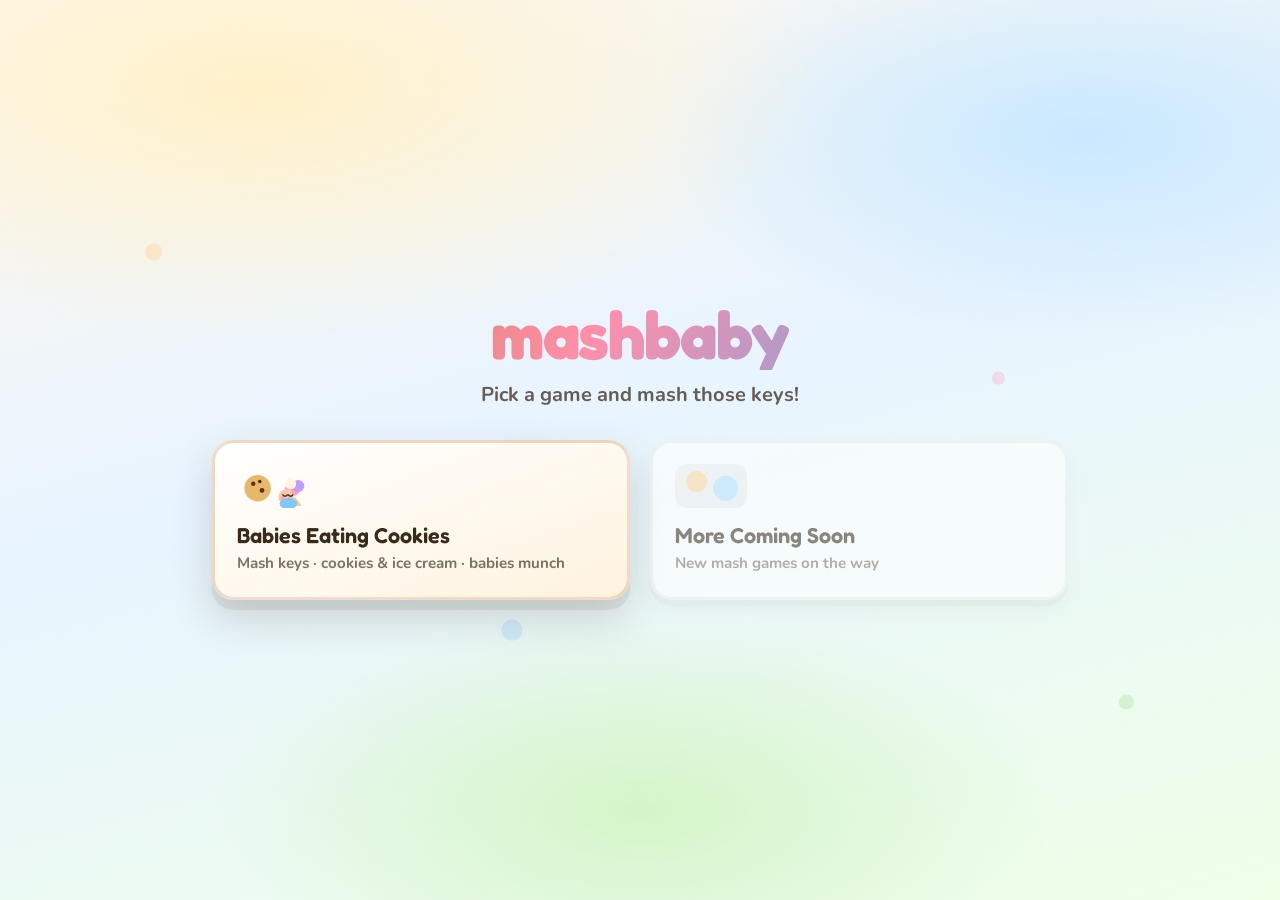
==== index.html @ 594c0804 "Initial commit: toddler keyboard games dashboard" ====
<!DOCTYPE html>
<html lang="en">
<head>
  <meta charset="UTF-8" />
  <meta name="viewport" content="width=device-width, initial-scale=1.0" />
  <title>mashbaby</title>
  <link rel="preconnect" href="https://fonts.googleapis.com" />
  <link rel="preconnect" href="https://fonts.gstatic.com" crossorigin />
  <link href="https://fonts.googleapis.com/css2?family=Nunito:wght@700;800;900&family=Fredoka:wght@500;600;700&display=swap" rel="stylesheet" />
  <link rel="stylesheet" href="styles.css" />
</head>
<body class="dashboard">
  <div class="dash-bg" aria-hidden="true"></div>
  <main class="dash-main">
    <header class="dash-header">
      <h1 class="brand">mashbaby</h1>
      <p class="tagline">Pick a game and mash those keys!</p>
    </header>
    <nav class="game-grid" aria-label="Games">
      <a class="game-btn game-btn--cookies" href="games/babies-eating-cookies/index.html">
        <span class="game-btn__art" aria-hidden="true">
          <svg viewBox="0 0 64 40" width="72" height="44" aria-hidden="true">
            <circle cx="18" cy="22" r="12" fill="#e8b86a"/>
            <circle cx="14" cy="18" r="2" fill="#5a3018"/>
            <circle cx="22" cy="24" r="2.2" fill="#5a3018"/>
            <circle cx="20" cy="16" r="1.6" fill="#4a2814"/>
            <path d="M52 30 L46 38 L58 38 Z" fill="#f2c78a"/>
            <circle cx="50" cy="22" r="7" fill="#ff9ec5"/>
            <circle cx="55" cy="20" r="5.5" fill="#c49bff"/>
            <circle cx="48" cy="18" r="5" fill="#fff6e0"/>
            <circle cx="44" cy="30" r="7" fill="#f7c9a8"/>
            <circle cx="41" cy="31" r="2" fill="#ff9aa8" opacity="0.7"/>
            <circle cx="48" cy="31" r="2" fill="#ff9aa8" opacity="0.7"/>
            <path d="M41 28c1 1.5 3 1.5 4 0" fill="none" stroke="#3a2a1a" stroke-width="1.2" stroke-linecap="round"/>
            <path d="M46 28c1 1.5 3 1.5 4 0" fill="none" stroke="#3a2a1a" stroke-width="1.2" stroke-linecap="round"/>
            <ellipse cx="46" cy="36" rx="8" ry="5" fill="#7ec8ff"/>
          </svg>
        </span>
        <span class="game-btn__title">Babies Eating Cookies</span>
        <span class="game-btn__hint">Mash keys · cookies & ice cream · babies munch</span>
      </a>
      <button class="game-btn game-btn--soon" type="button" disabled>
        <span class="game-btn__art game-btn__art--soon" aria-hidden="true"></span>
        <span class="game-btn__title">More Coming Soon</span>
        <span class="game-btn__hint">New mash games on the way</span>
      </button>
    </nav>
  </main>
</body>
</html>
---- styles.css ----
:root {
  --cream: #fff6e8;
  --butter: #ffe4b0;
  --cookie: #c47a3a;
  --cookie-dark: #8b4a1f;
  --sky: #7ec8ff;
  --sky-deep: #4aa8ef;
  --grass: #7bc96f;
  --blush: #ff8fab;
  --ink: #3a2a1a;
  --card: #ffffff;
  --shadow: rgba(58, 42, 26, 0.18);
}

*,
*::before,
*::after {
  box-sizing: border-box;
}

html,
body {
  margin: 0;
  min-height: 100%;
  height: 100%;
}

body.dashboard {
  font-family: "Nunito", system-ui, sans-serif;
  color: var(--ink);
  overflow-x: hidden;
}

.dash-bg {
  position: fixed;
  inset: 0;
  z-index: -1;
  background:
    radial-gradient(ellipse 80% 50% at 20% 10%, #fff1c9 0%, transparent 55%),
    radial-gradient(ellipse 70% 45% at 85% 15%, #c9e9ff 0%, transparent 50%),
    radial-gradient(ellipse 60% 40% at 50% 90%, #d4f5c8 0%, transparent 55%),
    linear-gradient(165deg, #fff8ee 0%, #e8f4ff 45%, #f0ffe8 100%);
}

.dash-bg::after {
  content: "";
  position: absolute;
  inset: 0;
  background-image:
    radial-gradient(circle at 12% 28%, rgba(255, 200, 120, 0.35) 0 8px, transparent 9px),
    radial-gradient(circle at 78% 42%, rgba(255, 150, 170, 0.3) 0 6px, transparent 7px),
    radial-gradient(circle at 40% 70%, rgba(120, 200, 255, 0.28) 0 10px, transparent 11px),
    radial-gradient(circle at 88% 78%, rgba(140, 220, 120, 0.3) 0 7px, transparent 8px);
  opacity: 0.9;
  pointer-events: none;
}

.dash-main {
  max-width: 920px;
  margin: 0 auto;
  padding: clamp(1.5rem, 5vw, 3rem) clamp(1.25rem, 4vw, 2rem) 3rem;
  min-height: 100%;
  display: flex;
  flex-direction: column;
  justify-content: center;
  gap: 2rem;
}

.dash-header {
  text-align: center;
}

.brand {
  margin: 0;
  font-family: "Fredoka", "Nunito", sans-serif;
  font-weight: 700;
  font-size: clamp(2.6rem, 9vw, 4.2rem);
  letter-spacing: -0.02em;
  line-height: 1.05;
  background: linear-gradient(120deg, var(--cookie) 0%, var(--blush) 45%, var(--sky-deep) 100%);
  -webkit-background-clip: text;
  background-clip: text;
  color: transparent;
  animation: brand-pop 2.8s ease-in-out infinite;
}

.tagline {
  margin: 0.65rem 0 0;
  font-size: clamp(1.05rem, 2.8vw, 1.25rem);
  font-weight: 700;
  opacity: 0.75;
}

.game-grid {
  display: grid;
  grid-template-columns: repeat(auto-fit, minmax(240px, 1fr));
  gap: 1.25rem;
}

.game-btn {
  display: flex;
  flex-direction: column;
  align-items: flex-start;
  gap: 0.35rem;
  padding: 1.35rem 1.4rem 1.5rem;
  border: 3px solid rgba(58, 42, 26, 0.08);
  border-radius: 1.35rem;
  background: var(--card);
  box-shadow: 0 10px 0 rgba(58, 42, 26, 0.08), 0 18px 40px var(--shadow);
  text-decoration: none;
  color: inherit;
  cursor: pointer;
  transition: transform 0.18s ease, box-shadow 0.18s ease;
  font: inherit;
  text-align: left;
}

.game-btn:hover:not(:disabled),
.game-btn:focus-visible:not(:disabled) {
  transform: translateY(-4px);
  box-shadow: 0 14px 0 rgba(58, 42, 26, 0.08), 0 22px 44px var(--shadow);
  outline: none;
}

.game-btn:active:not(:disabled) {
  transform: translateY(2px);
  box-shadow: 0 6px 0 rgba(58, 42, 26, 0.08), 0 10px 24px var(--shadow);
}

.game-btn--cookies {
  background: linear-gradient(160deg, #fff 0%, #fff3e0 100%);
  border-color: rgba(196, 122, 58, 0.25);
}

.game-btn--soon {
  opacity: 0.55;
  cursor: not-allowed;
  box-shadow: 0 6px 0 rgba(58, 42, 26, 0.05), 0 10px 24px rgba(58, 42, 26, 0.08);
}

.game-btn__art {
  display: block;
  line-height: 0;
  margin-bottom: 0.5rem;
}

.game-btn__art--soon {
  width: 72px;
  height: 44px;
  border-radius: 12px;
  background:
    radial-gradient(circle at 30% 40%, #ffd79a 0 10px, transparent 11px),
    radial-gradient(circle at 70% 55%, #b8e0ff 0 12px, transparent 13px),
    linear-gradient(135deg, #f5f0ea, #e8eef5);
}

.game-btn__title {
  font-family: "Fredoka", "Nunito", sans-serif;
  font-weight: 600;
  font-size: 1.35rem;
}

.game-btn__hint {
  font-size: 0.95rem;
  font-weight: 700;
  opacity: 0.65;
}

@keyframes brand-pop {
  0%,
  100% {
    filter: brightness(1);
    transform: scale(1);
  }
  50% {
    filter: brightness(1.08);
    transform: scale(1.015);
  }
}

@media (prefers-reduced-motion: reduce) {
  .brand,
  .game-btn {
    animation: none;
    transition: none;
  }
}
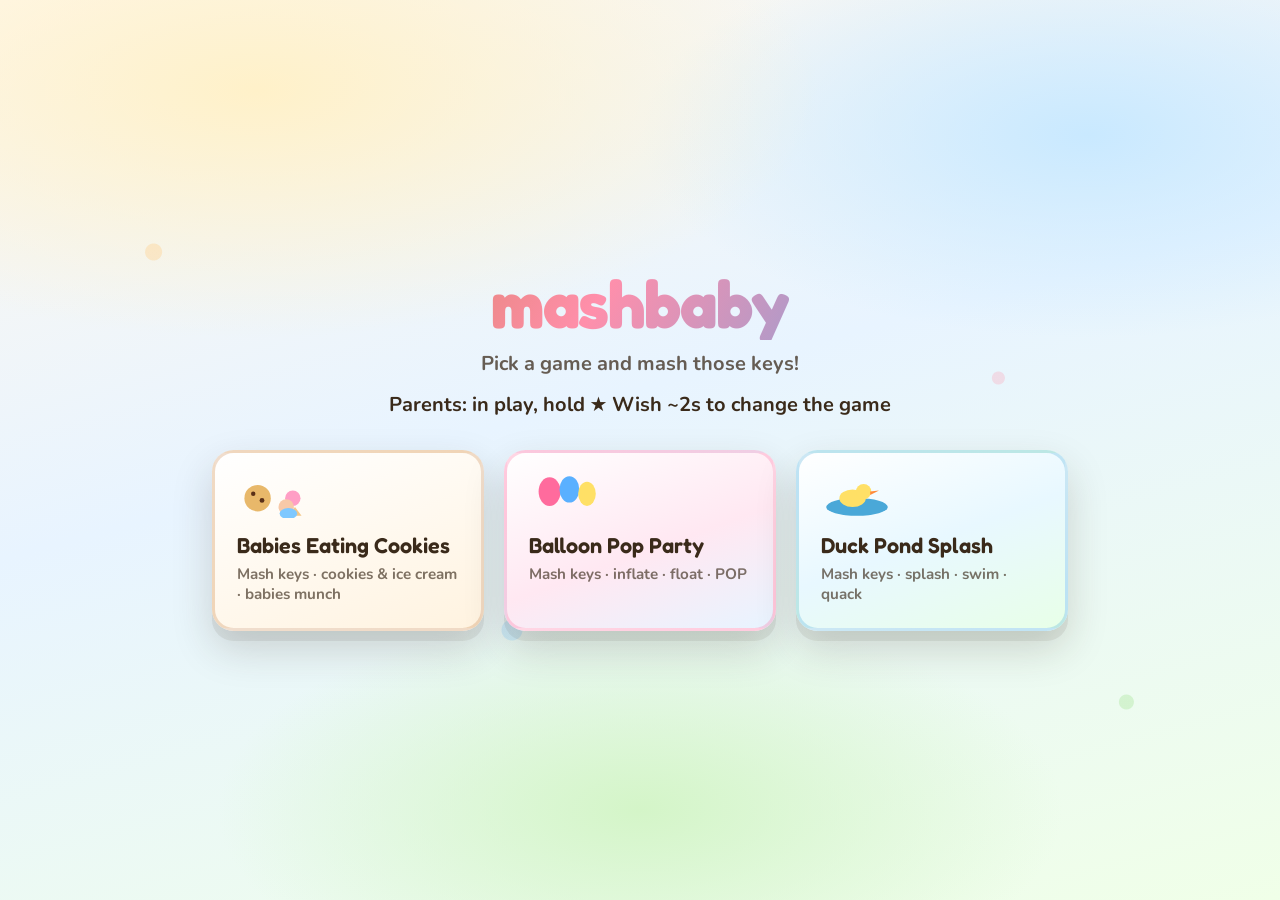
==== commit d81efd83: "Introduce the GameSpec engine and in-play Wishes so parents and kids co-create inside play—free cata" ====
--- a/index.html
+++ b/index.html
@@ -3,7 +3,7 @@
 <head>
   <meta charset="UTF-8" />
   <meta name="viewport" content="width=device-width, initial-scale=1.0" />
-  <title>mashbaby</title>
+  <title>mashbaby · mashbaby</title>
   <link rel="preconnect" href="https://fonts.googleapis.com" />
   <link rel="preconnect" href="https://fonts.gstatic.com" crossorigin />
   <link href="https://fonts.googleapis.com/css2?family=Nunito:wght@700;800;900&family=Fredoka:wght@500;600;700&display=swap" rel="stylesheet" />
@@ -15,35 +15,47 @@
     <header class="dash-header">
       <h1 class="brand">mashbaby</h1>
       <p class="tagline">Pick a game and mash those keys!</p>
+      <p class="tagline tagline--studio">Parents: in play, hold ★ Wish ~2s to change the game</p>
     </header>
     <nav class="game-grid" aria-label="Games">
-      <a class="game-btn game-btn--cookies" href="games/babies-eating-cookies/index.html">
+      <a class="game-btn game-btn--cookies" href="engine/play.html?spec=../specs/babies-eating-cookies.json">
         <span class="game-btn__art" aria-hidden="true">
           <svg viewBox="0 0 64 40" width="72" height="44" aria-hidden="true">
             <circle cx="18" cy="22" r="12" fill="#e8b86a"/>
             <circle cx="14" cy="18" r="2" fill="#5a3018"/>
             <circle cx="22" cy="24" r="2.2" fill="#5a3018"/>
-            <circle cx="20" cy="16" r="1.6" fill="#4a2814"/>
             <path d="M52 30 L46 38 L58 38 Z" fill="#f2c78a"/>
             <circle cx="50" cy="22" r="7" fill="#ff9ec5"/>
-            <circle cx="55" cy="20" r="5.5" fill="#c49bff"/>
-            <circle cx="48" cy="18" r="5" fill="#fff6e0"/>
             <circle cx="44" cy="30" r="7" fill="#f7c9a8"/>
-            <circle cx="41" cy="31" r="2" fill="#ff9aa8" opacity="0.7"/>
-            <circle cx="48" cy="31" r="2" fill="#ff9aa8" opacity="0.7"/>
-            <path d="M41 28c1 1.5 3 1.5 4 0" fill="none" stroke="#3a2a1a" stroke-width="1.2" stroke-linecap="round"/>
-            <path d="M46 28c1 1.5 3 1.5 4 0" fill="none" stroke="#3a2a1a" stroke-width="1.2" stroke-linecap="round"/>
             <ellipse cx="46" cy="36" rx="8" ry="5" fill="#7ec8ff"/>
           </svg>
         </span>
         <span class="game-btn__title">Babies Eating Cookies</span>
         <span class="game-btn__hint">Mash keys · cookies & ice cream · babies munch</span>
       </a>
-      <button class="game-btn game-btn--soon" type="button" disabled>
-        <span class="game-btn__art game-btn__art--soon" aria-hidden="true"></span>
-        <span class="game-btn__title">More Coming Soon</span>
-        <span class="game-btn__hint">New mash games on the way</span>
-      </button>
+      <a class="game-btn game-btn--balloons" href="engine/play.html?spec=../specs/balloon-pop-party.json">
+        <span class="game-btn__art" aria-hidden="true">
+          <svg viewBox="0 0 64 40" width="72" height="44" aria-hidden="true">
+            <ellipse cx="18" cy="16" rx="10" ry="13" fill="#ff6b9d"/>
+            <ellipse cx="36" cy="14" rx="9" ry="12" fill="#5ab0ff"/>
+            <ellipse cx="52" cy="18" rx="8" ry="11" fill="#ffe066"/>
+          </svg>
+        </span>
+        <span class="game-btn__title">Balloon Pop Party</span>
+        <span class="game-btn__hint">Mash keys · inflate · float · POP</span>
+      </a>
+      <a class="game-btn game-btn--ducks" href="engine/play.html?spec=../specs/duck-pond-splash.json">
+        <span class="game-btn__art" aria-hidden="true">
+          <svg viewBox="0 0 64 40" width="72" height="44" aria-hidden="true">
+            <ellipse cx="32" cy="30" rx="28" ry="8" fill="#4aa8d8"/>
+            <ellipse cx="28" cy="22" rx="12" ry="8" fill="#ffe066"/>
+            <circle cx="38" cy="16" r="7" fill="#ffe066"/>
+            <path d="M44 16 L52 15 L44 19 Z" fill="#ff8a3a"/>
+          </svg>
+        </span>
+        <span class="game-btn__title">Duck Pond Splash</span>
+        <span class="game-btn__hint">Mash keys · splash · swim · quack</span>
+      </a>
     </nav>
   </main>
 </body>
--- a/styles.css
+++ b/styles.css
@@ -91,6 +91,21 @@
   opacity: 0.75;
 }
 
+.tagline--studio {
+  margin-top: 0.85rem;
+  opacity: 1;
+}
+
+.tagline--studio a {
+  color: var(--sky-deep);
+  text-decoration: none;
+  border-bottom: 2px solid rgba(74, 168, 239, 0.35);
+}
+
+.tagline--studio a:hover {
+  border-bottom-color: var(--sky-deep);
+}
+
 .game-grid {
   display: grid;
   grid-template-columns: repeat(auto-fit, minmax(240px, 1fr));
@@ -132,26 +147,20 @@
   border-color: rgba(196, 122, 58, 0.25);
 }
 
-.game-btn--soon {
-  opacity: 0.55;
-  cursor: not-allowed;
-  box-shadow: 0 6px 0 rgba(58, 42, 26, 0.05), 0 10px 24px rgba(58, 42, 26, 0.08);
+.game-btn--balloons {
+  background: linear-gradient(160deg, #fff 0%, #ffe8f2 55%, #e8f4ff 100%);
+  border-color: rgba(255, 107, 157, 0.28);
+}
+
+.game-btn--ducks {
+  background: linear-gradient(160deg, #fff 0%, #e8f8ff 50%, #e8ffe8 100%);
+  border-color: rgba(74, 168, 216, 0.28);
 }
 
 .game-btn__art {
   display: block;
   line-height: 0;
   margin-bottom: 0.5rem;
-}
-
-.game-btn__art--soon {
-  width: 72px;
-  height: 44px;
-  border-radius: 12px;
-  background:
-    radial-gradient(circle at 30% 40%, #ffd79a 0 10px, transparent 11px),
-    radial-gradient(circle at 70% 55%, #b8e0ff 0 12px, transparent 13px),
-    linear-gradient(135deg, #f5f0ea, #e8eef5);
 }
 
 .game-btn__title {
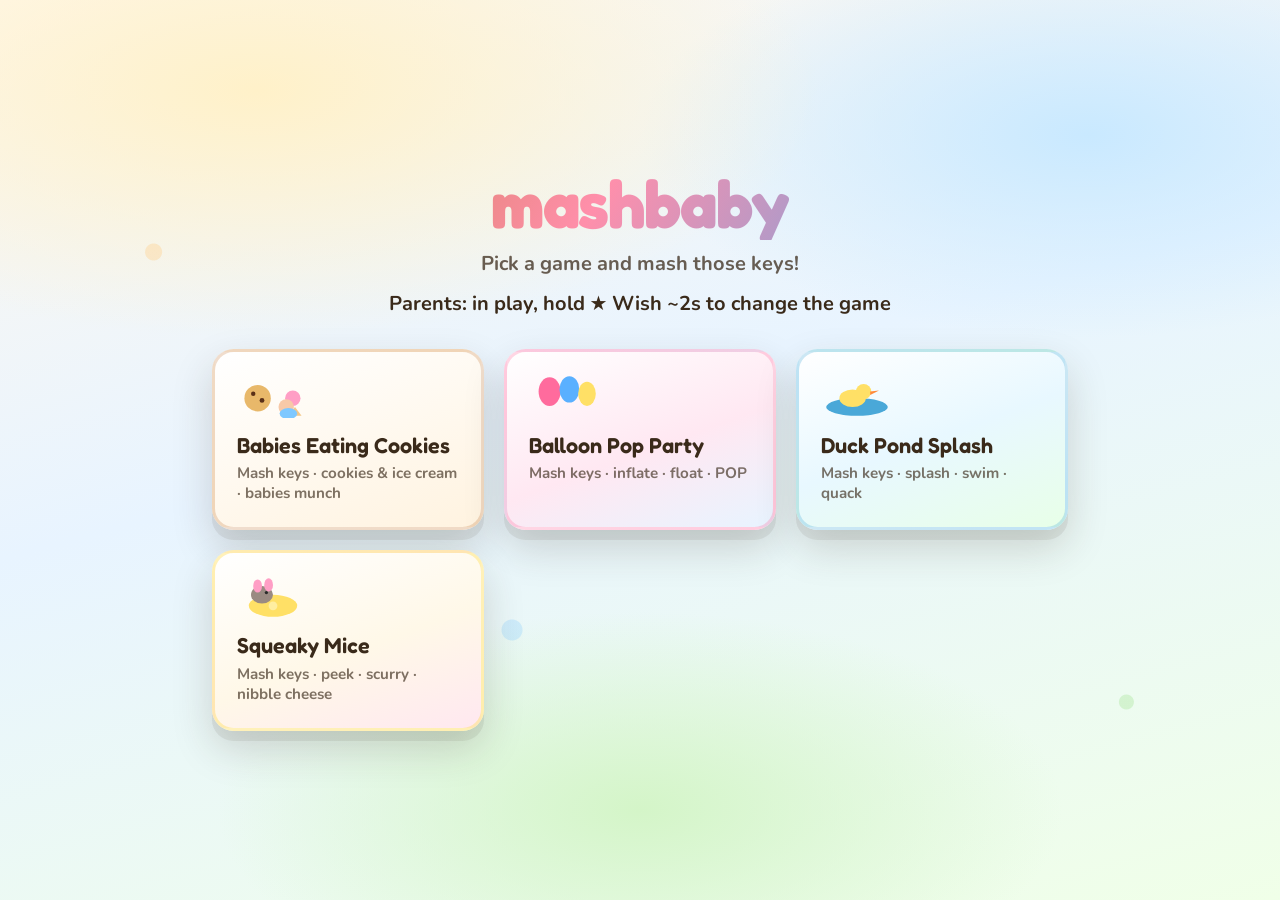
==== commit 9211cbdb: "Add Squeaky Mice pack: pantry scene, scurry-nibble mice, dashboard tile. Ships a new curated GameSpe" ====
--- a/index.html
+++ b/index.html
@@ -56,6 +56,20 @@
         <span class="game-btn__title">Duck Pond Splash</span>
         <span class="game-btn__hint">Mash keys · splash · swim · quack</span>
       </a>
+      <a class="game-btn game-btn--mice" href="engine/play.html?spec=../specs/squeaky-mice.json">
+        <span class="game-btn__art" aria-hidden="true">
+          <svg viewBox="0 0 64 40" width="72" height="44" aria-hidden="true">
+            <ellipse cx="32" cy="28" rx="22" ry="10" fill="#ffe066"/>
+            <circle cx="32" cy="28" r="4" fill="#fff6c8" opacity="0.6"/>
+            <ellipse cx="22" cy="18" rx="10" ry="8" fill="#9a8a82"/>
+            <circle cx="26" cy="16" r="1.5" fill="#2a2a2a"/>
+            <ellipse cx="18" cy="10" rx="4" ry="6" fill="#ff9ec5"/>
+            <ellipse cx="28" cy="9" rx="4" ry="6" fill="#ff9ec5"/>
+          </svg>
+        </span>
+        <span class="game-btn__title">Squeaky Mice</span>
+        <span class="game-btn__hint">Mash keys · peek · scurry · nibble cheese</span>
+      </a>
     </nav>
   </main>
 </body>
--- a/styles.css
+++ b/styles.css
@@ -157,6 +157,11 @@
   border-color: rgba(74, 168, 216, 0.28);
 }
 
+.game-btn--mice {
+  background: linear-gradient(160deg, #fff 0%, #fff8e8 55%, #ffe8f0 100%);
+  border-color: rgba(255, 224, 102, 0.45);
+}
+
 .game-btn__art {
   display: block;
   line-height: 0;
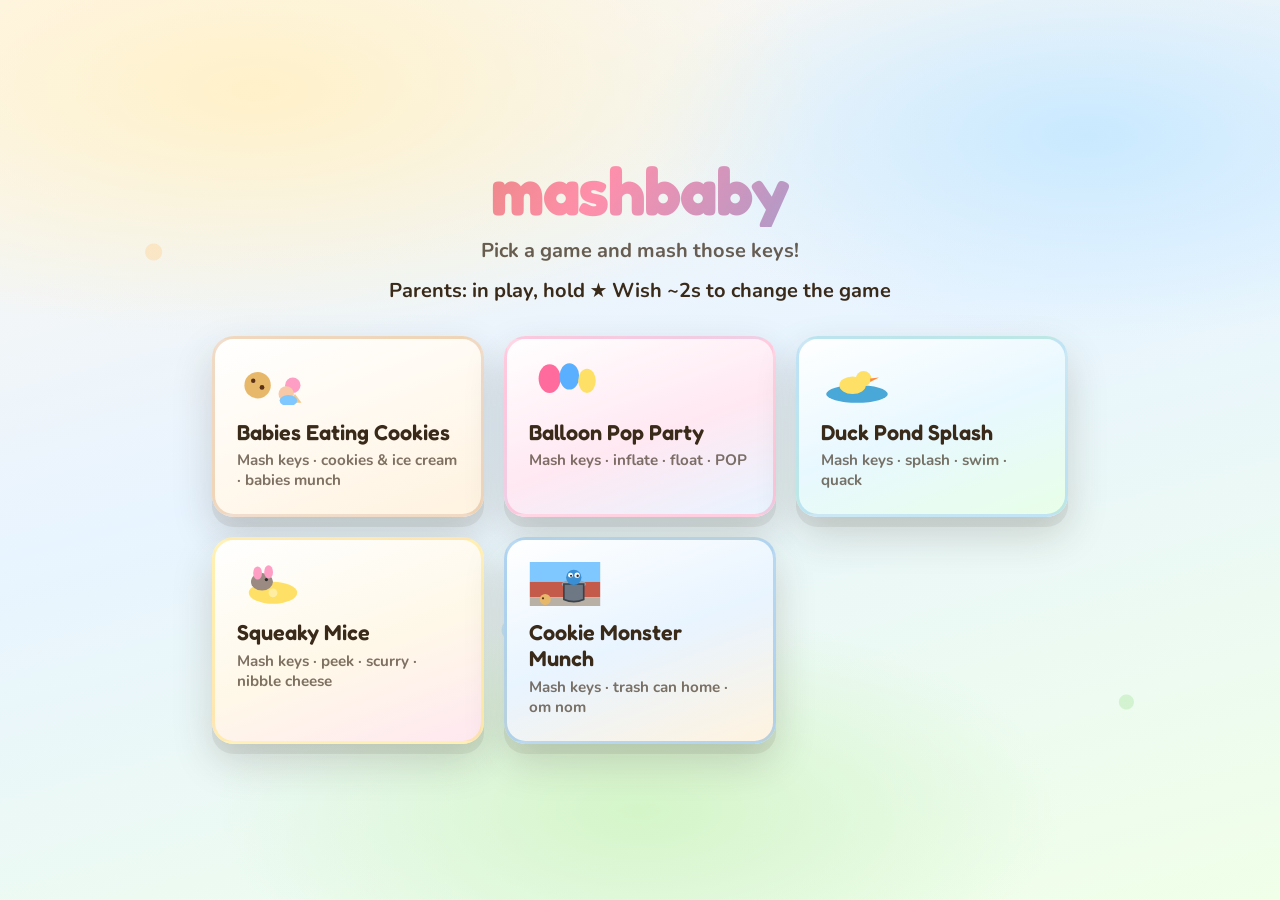
==== commit ae5ce24a: "feat(pack): add Cookie Monster Munch pack, mashbaby brand, and roadmap plans Co-authored-by: Cursor " ====
--- a/index.html
+++ b/index.html
@@ -3,7 +3,7 @@
 <head>
   <meta charset="UTF-8" />
   <meta name="viewport" content="width=device-width, initial-scale=1.0" />
-  <title>mashbaby · mashbaby</title>
+  <title>mashbaby</title>
   <link rel="preconnect" href="https://fonts.googleapis.com" />
   <link rel="preconnect" href="https://fonts.gstatic.com" crossorigin />
   <link href="https://fonts.googleapis.com/css2?family=Nunito:wght@700;800;900&family=Fredoka:wght@500;600;700&display=swap" rel="stylesheet" />
@@ -70,6 +70,26 @@
         <span class="game-btn__title">Squeaky Mice</span>
         <span class="game-btn__hint">Mash keys · peek · scurry · nibble cheese</span>
       </a>
+      <a class="game-btn game-btn--monster" href="engine/play.html?spec=../specs/cookie-monster-munch.json">
+        <span class="game-btn__art" aria-hidden="true">
+          <svg viewBox="0 0 64 40" width="72" height="44" aria-hidden="true">
+            <rect x="0" y="0" width="64" height="18" fill="#7ec8ff"/>
+            <rect x="0" y="18" width="64" height="14" fill="#c45a4a"/>
+            <rect x="0" y="32" width="64" height="8" fill="#b8b0a4"/>
+            <ellipse cx="40" cy="20" rx="11" ry="4" fill="#9aa3ad"/>
+            <path d="M31 20 L31 34 Q40 38 49 34 L49 20 Z" fill="#6e7884" stroke="#3a424a" stroke-width="1.5"/>
+            <circle cx="40" cy="14" r="7" fill="#3a8fd4"/>
+            <circle cx="37" cy="12" r="2.2" fill="#fff"/>
+            <circle cx="43" cy="12" r="2.4" fill="#fff"/>
+            <circle cx="37.5" cy="12.5" r="1" fill="#2a2a2a"/>
+            <circle cx="43.5" cy="12.5" r="1.1" fill="#2a2a2a"/>
+            <circle cx="14" cy="34" r="5" fill="#e8b86a"/>
+            <circle cx="12" cy="33" r="1" fill="#5a3018"/>
+          </svg>
+        </span>
+        <span class="game-btn__title">Cookie Monster Munch</span>
+        <span class="game-btn__hint">Mash keys · trash can home · om nom</span>
+      </a>
     </nav>
   </main>
 </body>
--- a/styles.css
+++ b/styles.css
@@ -162,6 +162,11 @@
   border-color: rgba(255, 224, 102, 0.45);
 }
 
+.game-btn--monster {
+  background: linear-gradient(160deg, #fff 0%, #e8f4ff 50%, #fff3e0 100%);
+  border-color: rgba(58, 143, 212, 0.35);
+}
+
 .game-btn__art {
   display: block;
   line-height: 0;
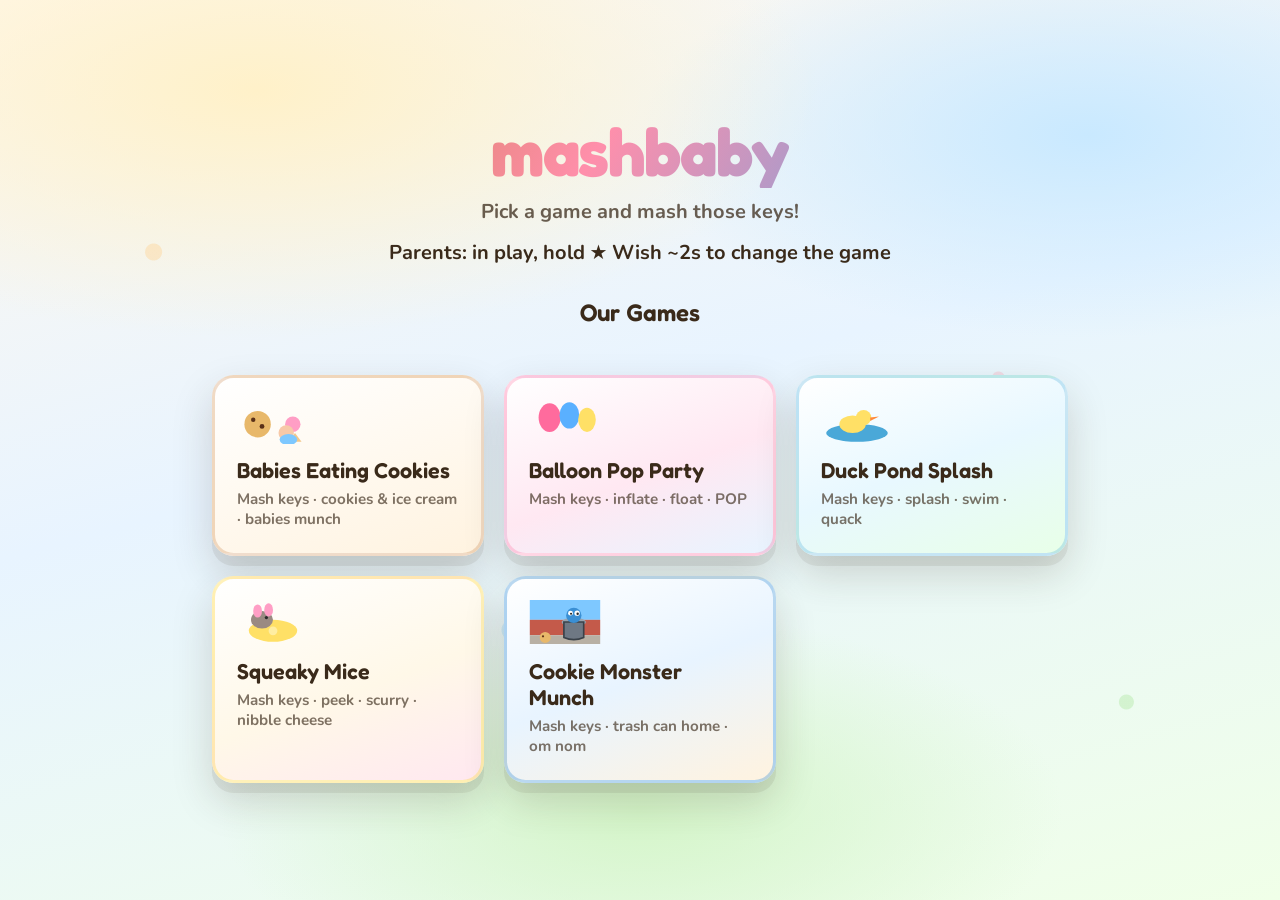
==== commit 5807d1c9: "feat: private-link saves and Our Games shelf Persist wished specs under unlisted /g/<slug> URLs with" ====
--- a/index.html
+++ b/index.html
@@ -17,6 +17,10 @@
       <p class="tagline">Pick a game and mash those keys!</p>
       <p class="tagline tagline--studio">Parents: in play, hold ★ Wish ~2s to change the game</p>
     </header>
+    <section id="our-games" class="our-games" hidden>
+      <h2 class="our-games__title">Our Games</h2>
+      <nav class="game-grid our-games__grid" id="our-games-grid" aria-label="Our saved games"></nav>
+    </section>
     <nav class="game-grid" aria-label="Games">
       <a class="game-btn game-btn--cookies" href="engine/play.html?spec=../specs/babies-eating-cookies.json">
         <span class="game-btn__art" aria-hidden="true">
@@ -92,5 +96,129 @@
       </a>
     </nav>
   </main>
+  <script>
+    (function () {
+      "use strict";
+
+      var SAVED_GAMES_KEY = "mash:savedGames";
+      var REMOVE_HOLD_MS = 1000;
+
+      function readSaved() {
+        try {
+          var raw = localStorage.getItem(SAVED_GAMES_KEY);
+          var list = raw ? JSON.parse(raw) : [];
+          return Array.isArray(list) ? list : [];
+        } catch (_) {
+          return [];
+        }
+      }
+
+      function writeSaved(list) {
+        try {
+          localStorage.setItem(SAVED_GAMES_KEY, JSON.stringify(list));
+        } catch (_) {
+          /* ignore */
+        }
+      }
+
+      function relativeDate(ts) {
+        var days = Math.floor((Date.now() - ts) / 86400000);
+        if (days < 1) return "made today";
+        if (days === 1) return "made yesterday";
+        return "made " + days + " days ago";
+      }
+
+      function renderShelf() {
+        var section = document.getElementById("our-games");
+        var grid = document.getElementById("our-games-grid");
+        if (!section || !grid) return;
+        var games = readSaved();
+        grid.innerHTML = "";
+        if (!games.length) {
+          section.hidden = true;
+          return;
+        }
+        section.hidden = false;
+        games.forEach(function (game) {
+          var tile = document.createElement("a");
+          tile.className = "game-btn game-btn--saved";
+          tile.href = "/g/" + encodeURIComponent(game.slug);
+          tile.innerHTML =
+            '<span class="game-btn__art saved-game__art" aria-hidden="true">★</span>' +
+            '<span class="game-btn__title"></span>' +
+            '<span class="game-btn__hint saved-game__when"></span>';
+          tile.querySelector(".game-btn__title").textContent = game.title || "Our game";
+          tile.querySelector(".saved-game__when").textContent = relativeDate(game.savedAt || Date.now());
+
+          var removeBtn = document.createElement("button");
+          removeBtn.type = "button";
+          removeBtn.className = "saved-game__remove";
+          removeBtn.setAttribute("aria-label", "Hold about a second to remove from shelf");
+          removeBtn.textContent = "×";
+
+          var holdStart = null;
+          var holdRaf = null;
+
+          function cancelHold() {
+            holdStart = null;
+            if (holdRaf != null) {
+              cancelAnimationFrame(holdRaf);
+              holdRaf = null;
+            }
+            removeBtn.classList.remove("is-holding", "is-ready");
+          }
+
+          removeBtn.addEventListener("pointerdown", function (e) {
+            e.preventDefault();
+            e.stopPropagation();
+            if (e.pointerId != null && removeBtn.setPointerCapture) {
+              try {
+                removeBtn.setPointerCapture(e.pointerId);
+              } catch (_) {
+                /* ignore */
+              }
+            }
+            if (holdStart != null) return;
+            holdStart = performance.now();
+            removeBtn.classList.add("is-holding");
+            var tick = function () {
+              if (holdStart == null) return;
+              var t = (performance.now() - holdStart) / REMOVE_HOLD_MS;
+              if (t >= 1) {
+                holdStart = null;
+                holdRaf = null;
+                removeBtn.classList.remove("is-holding");
+                removeBtn.classList.add("is-ready");
+                var next = readSaved().filter(function (item) {
+                  return item.slug !== game.slug;
+                });
+                writeSaved(next);
+                renderShelf();
+                return;
+              }
+              holdRaf = requestAnimationFrame(tick);
+            };
+            holdRaf = requestAnimationFrame(tick);
+          });
+
+          removeBtn.addEventListener("pointerup", function (e) {
+            e.stopPropagation();
+            cancelHold();
+          });
+          removeBtn.addEventListener("pointercancel", cancelHold);
+          removeBtn.addEventListener("lostpointercapture", cancelHold);
+          removeBtn.addEventListener("click", function (e) {
+            e.preventDefault();
+            e.stopPropagation();
+          });
+
+          tile.appendChild(removeBtn);
+          grid.appendChild(tile);
+        });
+      }
+
+      renderShelf();
+    })();
+  </script>
 </body>
 </html>
--- a/styles.css
+++ b/styles.css
@@ -185,6 +185,69 @@
   opacity: 0.65;
 }
 
+.our-games {
+  display: flex;
+  flex-direction: column;
+  gap: 1rem;
+}
+
+.our-games__title {
+  margin: 0;
+  font-family: "Fredoka", "Nunito", sans-serif;
+  font-weight: 600;
+  font-size: 1.5rem;
+  text-align: center;
+}
+
+.game-btn--saved {
+  position: relative;
+  background: linear-gradient(160deg, #fff 0%, #fff0f8 45%, #f0f4ff 100%);
+  border-color: rgba(196, 75, 155, 0.22);
+}
+
+.saved-game__art {
+  font-size: 2.4rem;
+  line-height: 1;
+  color: #ff6b9d;
+}
+
+.saved-game__remove {
+  position: absolute;
+  top: 0.65rem;
+  right: 0.65rem;
+  width: 2.25rem;
+  height: 2.25rem;
+  border: 2px solid rgba(58, 42, 26, 0.12);
+  border-radius: 999px;
+  background: rgba(255, 255, 255, 0.92);
+  color: rgba(58, 42, 26, 0.55);
+  font-size: 1.35rem;
+  line-height: 1;
+  cursor: pointer;
+  padding: 0;
+  display: flex;
+  align-items: center;
+  justify-content: center;
+  transition: transform 0.15s ease, background 0.15s ease, color 0.15s ease;
+}
+
+.saved-game__remove:hover,
+.saved-game__remove:focus-visible {
+  color: #c45a4a;
+  outline: none;
+}
+
+.saved-game__remove.is-holding {
+  transform: scale(1.08);
+  background: #ffe8e8;
+  color: #c45a4a;
+}
+
+.saved-game__remove.is-ready {
+  transform: scale(0.95);
+  background: #ffd0d0;
+}
+
 @keyframes brand-pop {
   0%,
   100% {
